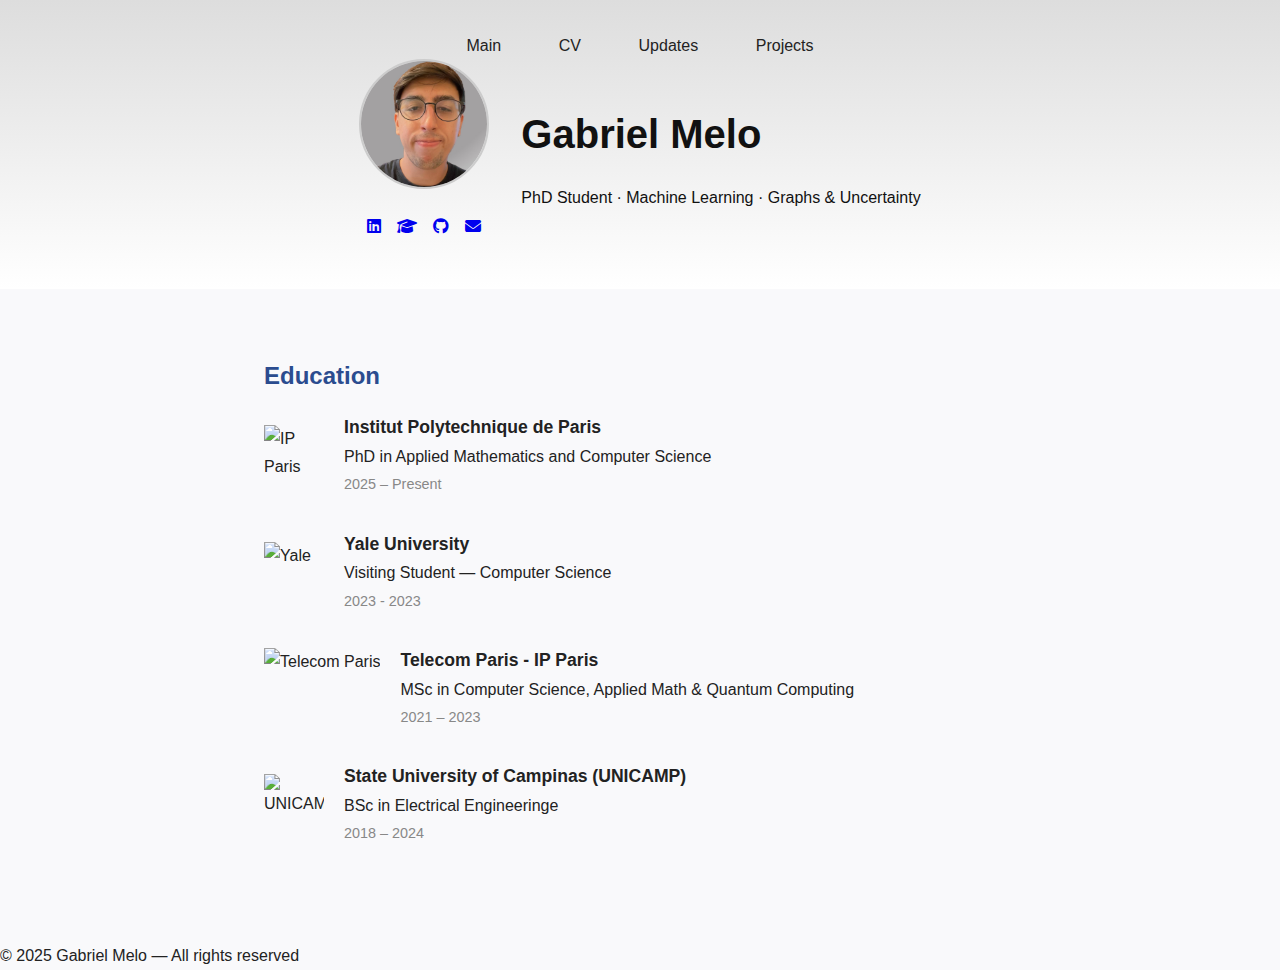
==== cv.html @ 3dcd7b15 "add-sources-img" ====
<!DOCTYPE html>
<html lang="en">
<head>
  <meta charset="UTF-8" />
  <meta name="viewport" content="width=device-width, initial-scale=1.0" />
  <title>Gabriel Melo</title>
  <link rel="stylesheet" href="https://cdnjs.cloudflare.com/ajax/libs/font-awesome/6.5.0/css/all.min.css" />
  <style>
    :root {
      --bg-color: #f9f9fb;
      --text-color: #222;
      --accent-color: #2b4c8f;
      --header-gradient-start: #dddddd;
      --header-gradient-end: #ffffff;
      --section-padding: 3rem 1.5rem;
      --max-width: 800px;
    }

    * {
      box-sizing: border-box;
    }

    body {
      margin: 0;
      font-family: 'Segoe UI', Roboto, sans-serif;
      background: var(--bg-color);
      color: var(--text-color);
      line-height: 1.7;
      scroll-behavior: smooth;
    }

    header {
      background: linear-gradient(to bottom, var(--header-gradient-start), var(--header-gradient-end));
      color: #111;
      padding: 2rem 1rem 3rem;
      text-align: center;
    }

    nav ul {
      list-style: none;
      padding: 0;
      margin: 0;
      display: flex;
      justify-content: center;
      gap: 2rem;
      flex-wrap: wrap;
    }

    nav a {
      color: var(--text-color);
      font-weight: 500;
      text-decoration: none;
      padding: 0.5rem 0.8rem;
      border-radius: 5px;
      transition: background 0.2s ease, color 0.2s ease;
    }

    nav a:hover {
      background: var(--accent-color);
      color: white;
    }

    .header-container {
      display: flex;
      align-items: center;
      justify-content: center;
      flex-wrap: wrap;
      gap: 2rem;
      text-align: left;
    }

    .profile-img {
      width: 130px;
      height: 130px;
      border-radius: 50%;
      object-fit: cover;
      border: 2px solid #ccc;
    }
    .edu-entry img.telecom-logo {
      height: 80px;
      width: auto;
    }


    .social-icons {
      margin-top: 1rem;
      display: flex;
      flex-direction: row;
      gap: 1rem;
      justify-content: center;
    }

    .intro h1 {
      font-size: 2.5rem;
      margin-bottom: 0.25rem;
    }

    main {
      max-width: var(--max-width);
      margin: 0 auto;
      padding: var(--section-padding);
    }

    section {
      margin-bottom: 3rem;
    }

    h2 {
      font-size: 1.5rem;
      margin-bottom: 1rem;
      color: var(--accent-color);
    }

    .edu-entry {
      display: flex;
      align-items: center;
      margin-bottom: 2rem;
    }

    .edu-entry img {
      width: 60px;
      height: 60px;
      margin-right: 20px;
    }

    .edu-info {
      flex: 1;
    }

    .edu-info strong {
      font-size: 1.1rem;
      color: var(--text-color);
    }

    .edu-details {
      font-size: 0.95rem;
      color: #666;
    }

    .edu-date {
      font-size: 0.9rem;
      color: #888;
      text-align: right;
    }
  </style>
</head>
<body>
  <header>
    <nav>
      <ul>
        <li><a href="index.html">Main</a></li>
        <li><a href="cv.html">CV</a></li>
        <li><a href="index.html">Updates</a></li>
        <li><a href="index.html">Projects</a></li>
      </ul>
    </nav>
    <div class="header-container">
      <div class="profile">
        <img src="Images/BusPhoto.jpg" alt="Gabriel Melo" class="profile-img" />
        <div class="social-icons">
          <a href="https://www.linkedin.com/in/gabrielsvmelo/" target="_blank"><i class="fab fa-linkedin"></i></a>
          <a href="https://scholar.google.com/citations?user=Vznn73wAAAAJ" target="_blank"><i class="fas fa-graduation-cap"></i></a>
          <a href="https://github.com/gabrielmelo00" target="_blank"><i class="fab fa-github"></i></a>
          <a href="mailto:gabriel.silva@ip-paris.fr"><i class="fas fa-envelope"></i></a>
        </div>
      </div>
      <div class="intro">
        <h1>Gabriel Melo</h1>
        <p>PhD Student · Machine Learning · Graphs & Uncertainty</p>
      </div>
    </div>
  </header>

  <main>
    <section id="education">
      <h2>Education</h2>

      <div class="edu-entry">
        <img src="images/ipparis.png" alt="IP Paris">
        <div class="edu-info">
          <strong>Institut Polytechnique de Paris</strong><br>
          PhD in Applied Mathematics and Computer Science<br>
          <span class="edu-date">2025 – Present</span>
        </div>
      </div>

      <div class="edu-entry">
        <img src="images/yale.png" alt="Yale">
        <div class="edu-info">
          <strong>Yale University</strong><br>
          Visiting Student — Computer Science<br>
          <span class="edu-date">2023 - 2023</span>
        </div>
      </div>

      <div class="edu-entry">
        <img src="images/telecomparis.png" alt="Telecom Paris" class="telecom-logo">
        <div class="edu-info">
          <strong>Telecom Paris - IP Paris</strong><br>
          MSc in Computer Science, Applied Math & Quantum Computing<br>
          <span class="edu-date">2021 – 2023</span>
        </div>
      </div>


      <div class="edu-entry">
        <img src="images/unicamp.png" alt="UNICAMP">
        <div class="edu-info">
          <strong>State University of Campinas (UNICAMP)</strong><br>
          BSc in Electrical Engineeringe<br>
          <span class="edu-date">2018 – 2024</span>
        </div>
      </div>
    </section>
  </main>

  <footer>
    &copy; 2025 Gabriel Melo — All rights reserved
  </footer>
</body>
</html>
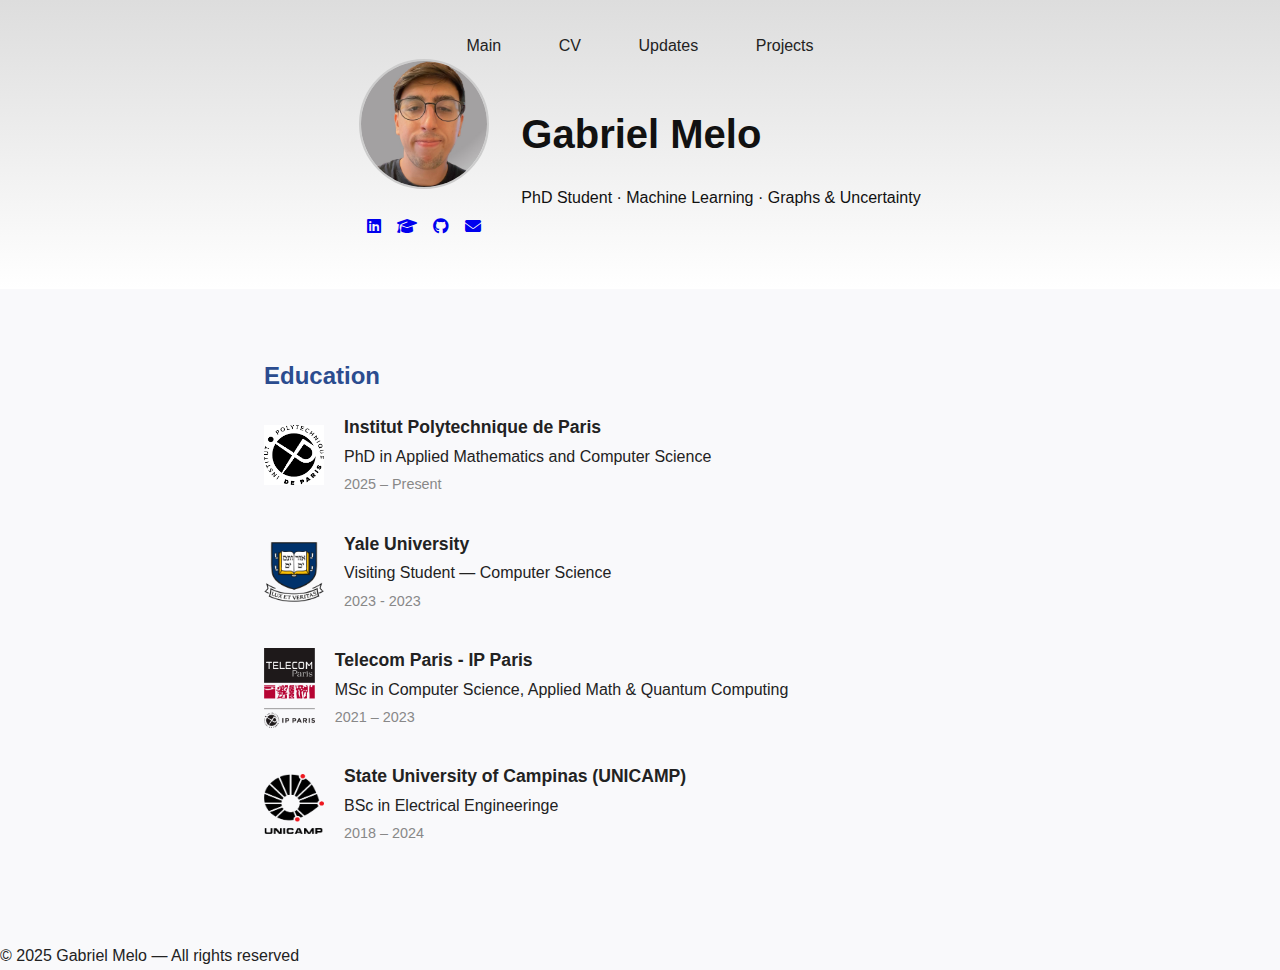
==== commit 32770239: "add-sources-img" ====
--- a/cv.html
+++ b/cv.html
@@ -176,7 +176,7 @@
       <h2>Education</h2>
 
       <div class="edu-entry">
-        <img src="images/ipparis.png" alt="IP Paris">
+        <img src="Images/ipparis.png" alt="IP Paris">
         <div class="edu-info">
           <strong>Institut Polytechnique de Paris</strong><br>
           PhD in Applied Mathematics and Computer Science<br>
@@ -185,7 +185,7 @@
       </div>
 
       <div class="edu-entry">
-        <img src="images/yale.png" alt="Yale">
+        <img src="Images/yale.png" alt="Yale">
         <div class="edu-info">
           <strong>Yale University</strong><br>
           Visiting Student — Computer Science<br>
@@ -194,7 +194,7 @@
       </div>
 
       <div class="edu-entry">
-        <img src="images/telecomparis.png" alt="Telecom Paris" class="telecom-logo">
+        <img src="Images/telecomparis.png" alt="Telecom Paris" class="telecom-logo">
         <div class="edu-info">
           <strong>Telecom Paris - IP Paris</strong><br>
           MSc in Computer Science, Applied Math & Quantum Computing<br>
@@ -204,7 +204,7 @@
 
 
       <div class="edu-entry">
-        <img src="images/unicamp.png" alt="UNICAMP">
+        <img src="Images/unicamp.png" alt="UNICAMP">
         <div class="edu-info">
           <strong>State University of Campinas (UNICAMP)</strong><br>
           BSc in Electrical Engineeringe<br>
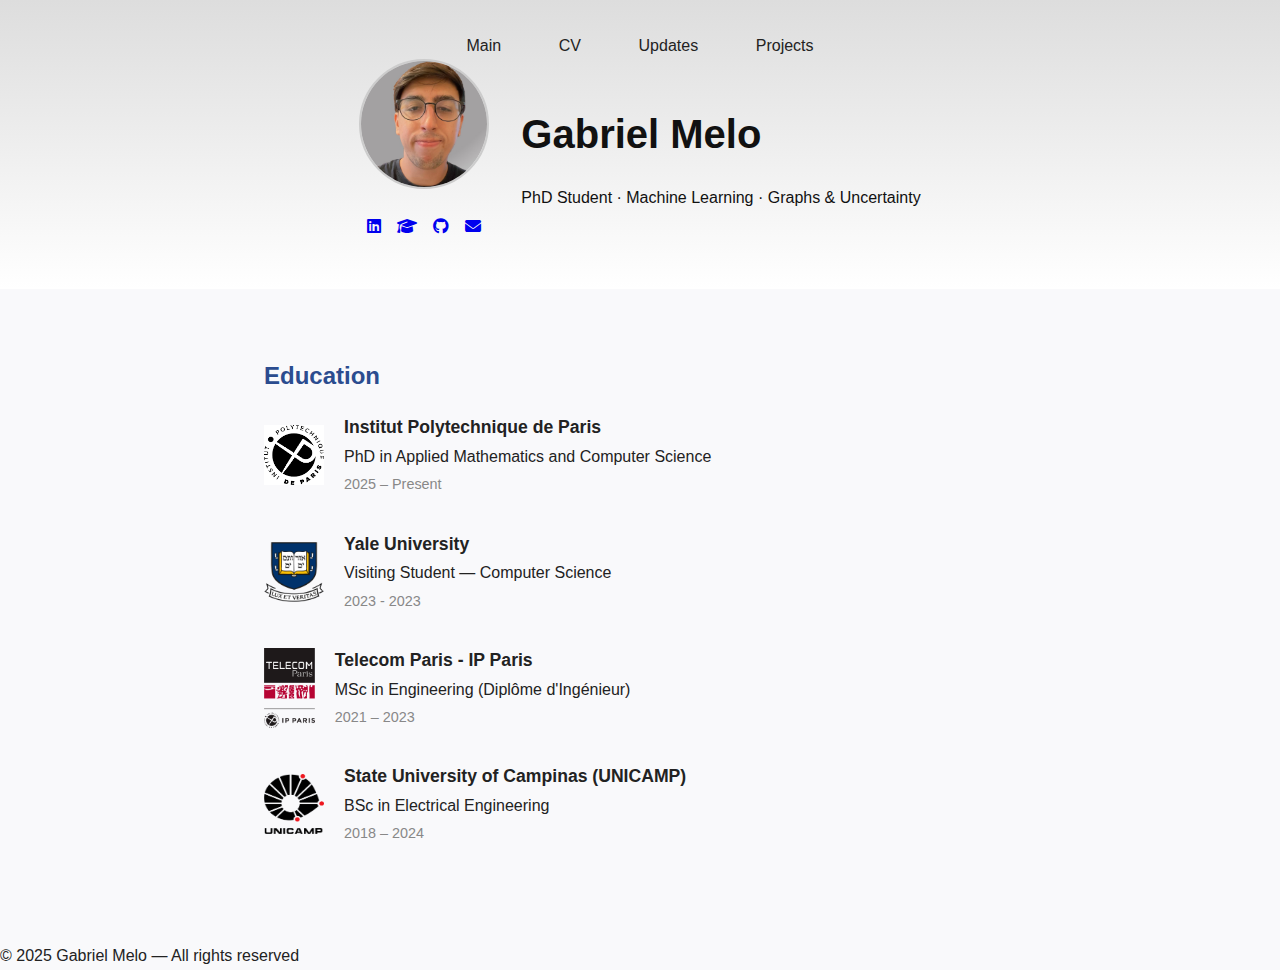
==== commit ade79ae9: "add-sources-img" ====
--- a/cv.html
+++ b/cv.html
@@ -197,7 +197,7 @@
         <img src="Images/telecomparis.png" alt="Telecom Paris" class="telecom-logo">
         <div class="edu-info">
           <strong>Telecom Paris - IP Paris</strong><br>
-          MSc in Computer Science, Applied Math & Quantum Computing<br>
+          MSc in Engineering (Diplôme d'Ingénieur)<br>
           <span class="edu-date">2021 – 2023</span>
         </div>
       </div>
@@ -207,7 +207,7 @@
         <img src="Images/unicamp.png" alt="UNICAMP">
         <div class="edu-info">
           <strong>State University of Campinas (UNICAMP)</strong><br>
-          BSc in Electrical Engineeringe<br>
+          BSc in Electrical Engineering<br>
           <span class="edu-date">2018 – 2024</span>
         </div>
       </div>
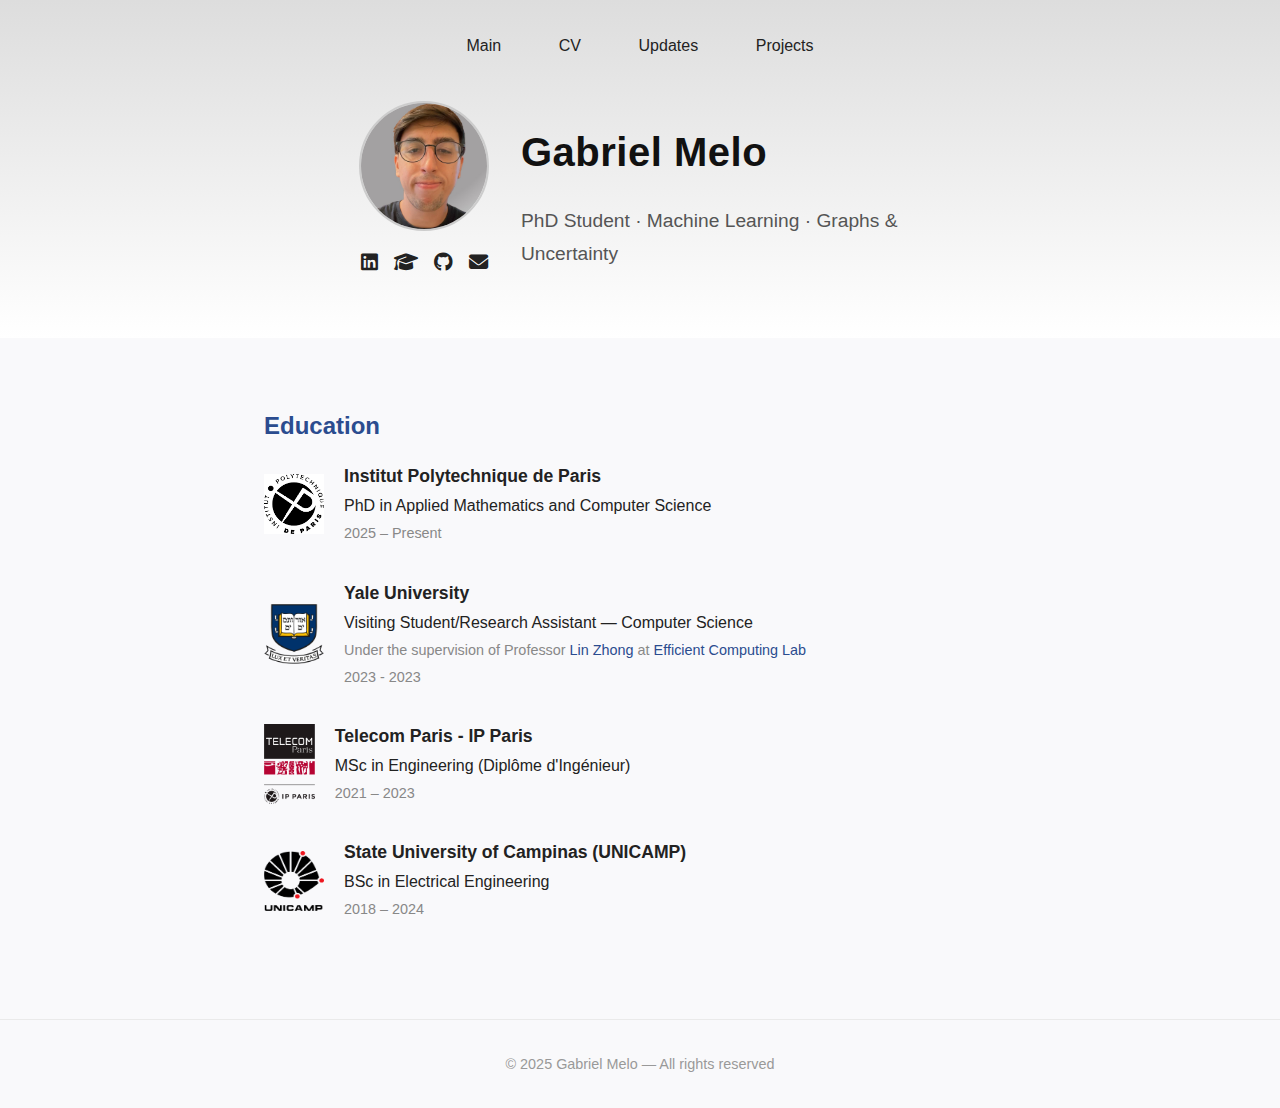
==== commit ef23fcb8: "update-style" ====
--- a/cv.html
+++ b/cv.html
@@ -36,6 +36,10 @@
       text-align: center;
     }
 
+    nav {
+      margin-bottom: 2rem;
+    }
+
     nav ul {
       list-style: none;
       padding: 0;
@@ -67,6 +71,12 @@
       flex-wrap: wrap;
       gap: 2rem;
       text-align: left;
+    }
+
+    .profile {
+      display: flex;
+      flex-direction: column;
+      align-items: center;
     }
 
     .profile-img {
@@ -76,11 +86,6 @@
       object-fit: cover;
       border: 2px solid #ccc;
     }
-    .edu-entry img.telecom-logo {
-      height: 80px;
-      width: auto;
-    }
-
 
     .social-icons {
       margin-top: 1rem;
@@ -90,9 +95,29 @@
       justify-content: center;
     }
 
+    .social-icons a {
+      color: var(--text-color);
+      font-size: 1.2rem;
+      transition: color 0.3s ease;
+    }
+
+    .social-icons a:hover {
+      color: var(--accent-color);
+    }
+
+    .intro {
+      max-width: 400px;
+    }
+
     .intro h1 {
       font-size: 2.5rem;
       margin-bottom: 0.25rem;
+      letter-spacing: 0.5px;
+    }
+
+    .intro p {
+      font-size: 1.2rem;
+      color: #555;
     }
 
     main {
@@ -111,6 +136,28 @@
       color: var(--accent-color);
     }
 
+    p {
+      font-size: 1rem;
+      color: #444;
+    }
+
+    a {
+      color: var(--accent-color);
+      text-decoration: none;
+      transition: color 0.2s ease;
+    }
+
+    a:hover {
+      color: #2b4c8f;
+    }
+
+    footer {
+      text-align: center;
+      font-size: 0.9rem;
+      color: #999;
+      padding: 2rem 1rem;
+      border-top: 1px solid #eaeaea;
+    }
     .edu-entry {
       display: flex;
       align-items: center;
@@ -141,6 +188,27 @@
       font-size: 0.9rem;
       color: #888;
       text-align: right;
+    }
+
+    .edu-entry img.telecom-logo {
+      height: 80px;
+      width: auto;
+    }
+
+    @media (max-width: 600px) {
+      .intro h1 {
+        font-size: 2rem;
+      }
+
+      main {
+        padding: 2rem 1rem;
+      }
+
+      nav ul {
+        flex-direction: column;
+        gap: 1rem;
+      }
+      
     }
   </style>
 </head>
@@ -154,14 +222,15 @@
         <li><a href="index.html">Projects</a></li>
       </ul>
     </nav>
-    <div class="header-container">
+
+    <div class="header-container" id="main">
       <div class="profile">
         <img src="Images/BusPhoto.jpg" alt="Gabriel Melo" class="profile-img" />
         <div class="social-icons">
-          <a href="https://www.linkedin.com/in/gabrielsvmelo/" target="_blank"><i class="fab fa-linkedin"></i></a>
-          <a href="https://scholar.google.com/citations?user=Vznn73wAAAAJ" target="_blank"><i class="fas fa-graduation-cap"></i></a>
-          <a href="https://github.com/gabrielmelo00" target="_blank"><i class="fab fa-github"></i></a>
-          <a href="mailto:gabriel.silva@ip-paris.fr"><i class="fas fa-envelope"></i></a>
+          <a href="https://www.linkedin.com/in/gabrielsvmelo/" target="_blank" title="LinkedIn"><i class="fab fa-linkedin"></i></a>
+          <a href="https://scholar.google.com/citations?view_op=list_works&hl=en&hl=en&user=Vznn73wAAAAJ" target="_blank" title="Google Scholar"><i class="fas fa-graduation-cap"></i></a>
+          <a href="https://github.com/gabrielmelo00" target="_blank" title="GitHub"><i class="fab fa-github"></i></a>
+          <a href="mailto:gabriel.silva@ip-paris.fr" title="Email"><i class="fas fa-envelope"></i></a>
         </div>
       </div>
       <div class="intro">
@@ -188,7 +257,8 @@
         <img src="Images/yale.png" alt="Yale">
         <div class="edu-info">
           <strong>Yale University</strong><br>
-          Visiting Student — Computer Science<br>
+          Visiting Student/Research Assistant — Computer Science<br>
+          <span class="edu-date">Under the supervision of Professor <a href="https://www.linzhong.org/" target="_blank">Lin Zhong</a> at <a href="https://www.yecl.org/" target="_blank">Efficient Computing Lab</a></span><br>
           <span class="edu-date">2023 - 2023</span>
         </div>
       </div>
@@ -218,4 +288,4 @@
     &copy; 2025 Gabriel Melo — All rights reserved
   </footer>
 </body>
-</html>+</html>
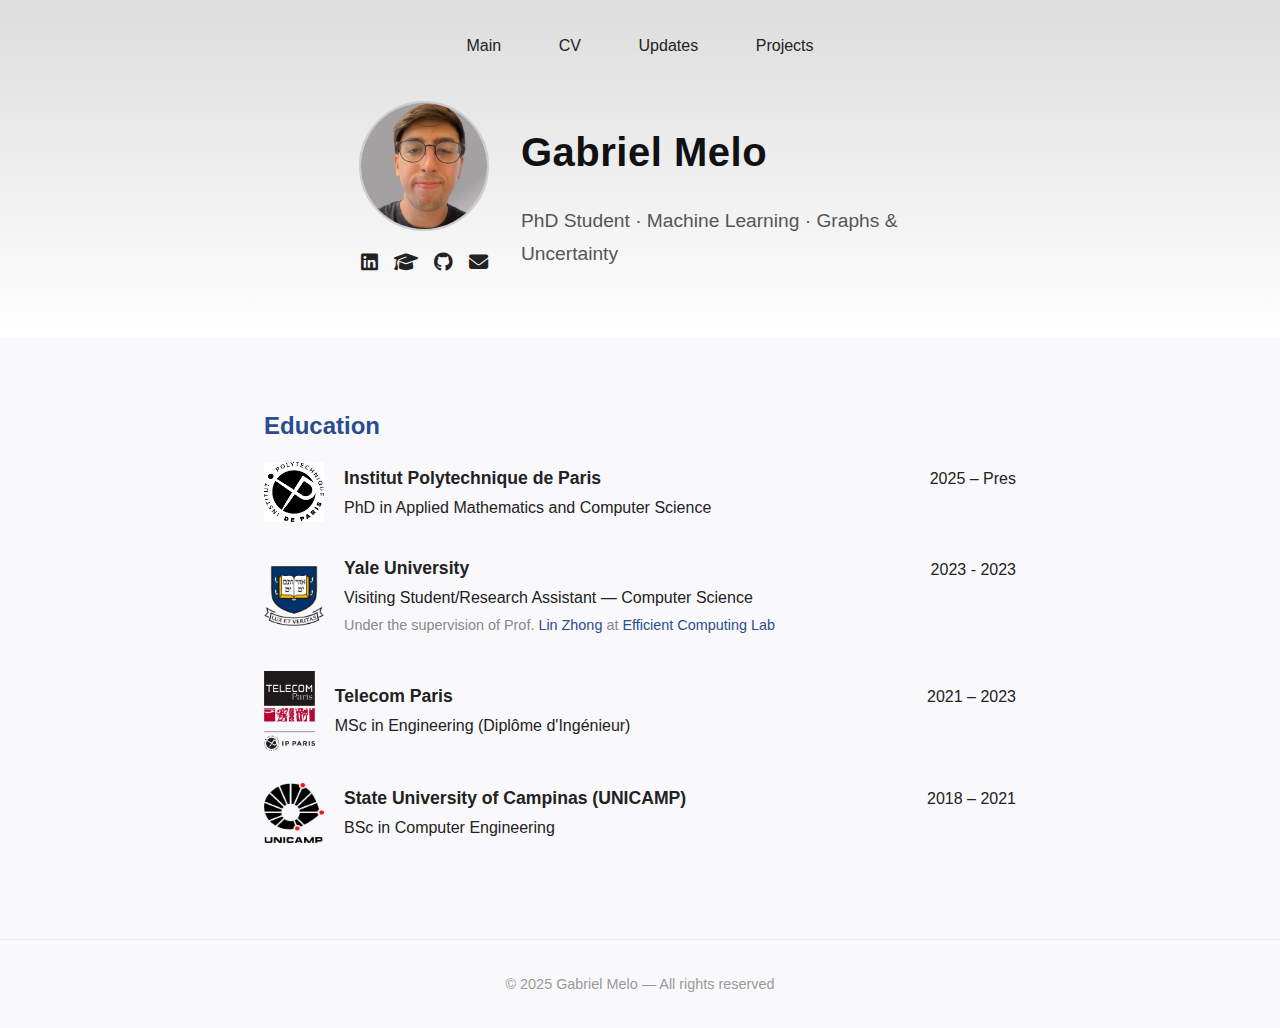
==== commit ba11a987: "fix-education-dates" ====
--- a/cv.html
+++ b/cv.html
@@ -184,7 +184,7 @@
       color: #666;
     }
 
-    .edu-date {
+    .edu-exta {
       font-size: 0.9rem;
       color: #888;
       text-align: right;
@@ -193,6 +193,16 @@
     .edu-entry img.telecom-logo {
       height: 80px;
       width: auto;
+    }
+    .edu-header {
+      display: flex;
+      justify-content: space-between;
+      align-items: center;
+    }
+
+    .edu-date {
+      white-space: nowrap;
+      margin-left: 20px;
     }
 
     @media (max-width: 600px) {
@@ -247,28 +257,34 @@
       <div class="edu-entry">
         <img src="Images/ipparis.png" alt="IP Paris">
         <div class="edu-info">
-          <strong>Institut Polytechnique de Paris</strong><br>
-          PhD in Applied Mathematics and Computer Science<br>
-          <span class="edu-date">2025 – Present</span>
+          <div class="edu-header">
+            <strong>Institut Polytechnique de Paris</strong>
+            <span class="edu-date">2025 – Pres</span>
+          </div>
+          PhD in Applied Mathematics and Computer Science
         </div>
       </div>
 
       <div class="edu-entry">
         <img src="Images/yale.png" alt="Yale">
         <div class="edu-info">
-          <strong>Yale University</strong><br>
+          <div class="edu-header">
+            <strong>Yale University</strong>
+            <span class="edu-date">2023 - 2023</span>
+          </div>
           Visiting Student/Research Assistant — Computer Science<br>
-          <span class="edu-date">Under the supervision of Professor <a href="https://www.linzhong.org/" target="_blank">Lin Zhong</a> at <a href="https://www.yecl.org/" target="_blank">Efficient Computing Lab</a></span><br>
-          <span class="edu-date">2023 - 2023</span>
+          <span class="edu-exta">Under the supervision of Prof. <a href="https://www.linzhong.org/" target="_blank">Lin Zhong</a> at <a href="https://www.yecl.org/" target="_blank">Efficient Computing Lab</a></span><br> 
         </div>
       </div>
 
       <div class="edu-entry">
         <img src="Images/telecomparis.png" alt="Telecom Paris" class="telecom-logo">
         <div class="edu-info">
-          <strong>Telecom Paris - IP Paris</strong><br>
-          MSc in Engineering (Diplôme d'Ingénieur)<br>
-          <span class="edu-date">2021 – 2023</span>
+          <div class="edu-header">
+            <strong>Telecom Paris</strong>
+            <span class="edu-date">2021 – 2023</span>
+          </div>
+          MSc in Engineering (Diplôme d'Ingénieur)
         </div>
       </div>
 
@@ -276,9 +292,11 @@
       <div class="edu-entry">
         <img src="Images/unicamp.png" alt="UNICAMP">
         <div class="edu-info">
-          <strong>State University of Campinas (UNICAMP)</strong><br>
-          BSc in Electrical Engineering<br>
-          <span class="edu-date">2018 – 2024</span>
+          <div class="edu-header">
+            <strong>State University of Campinas (UNICAMP)</strong>
+            <span class="edu-date">2018 – 2021</span>
+          </div>
+          BSc in Computer Engineering
         </div>
       </div>
     </section>
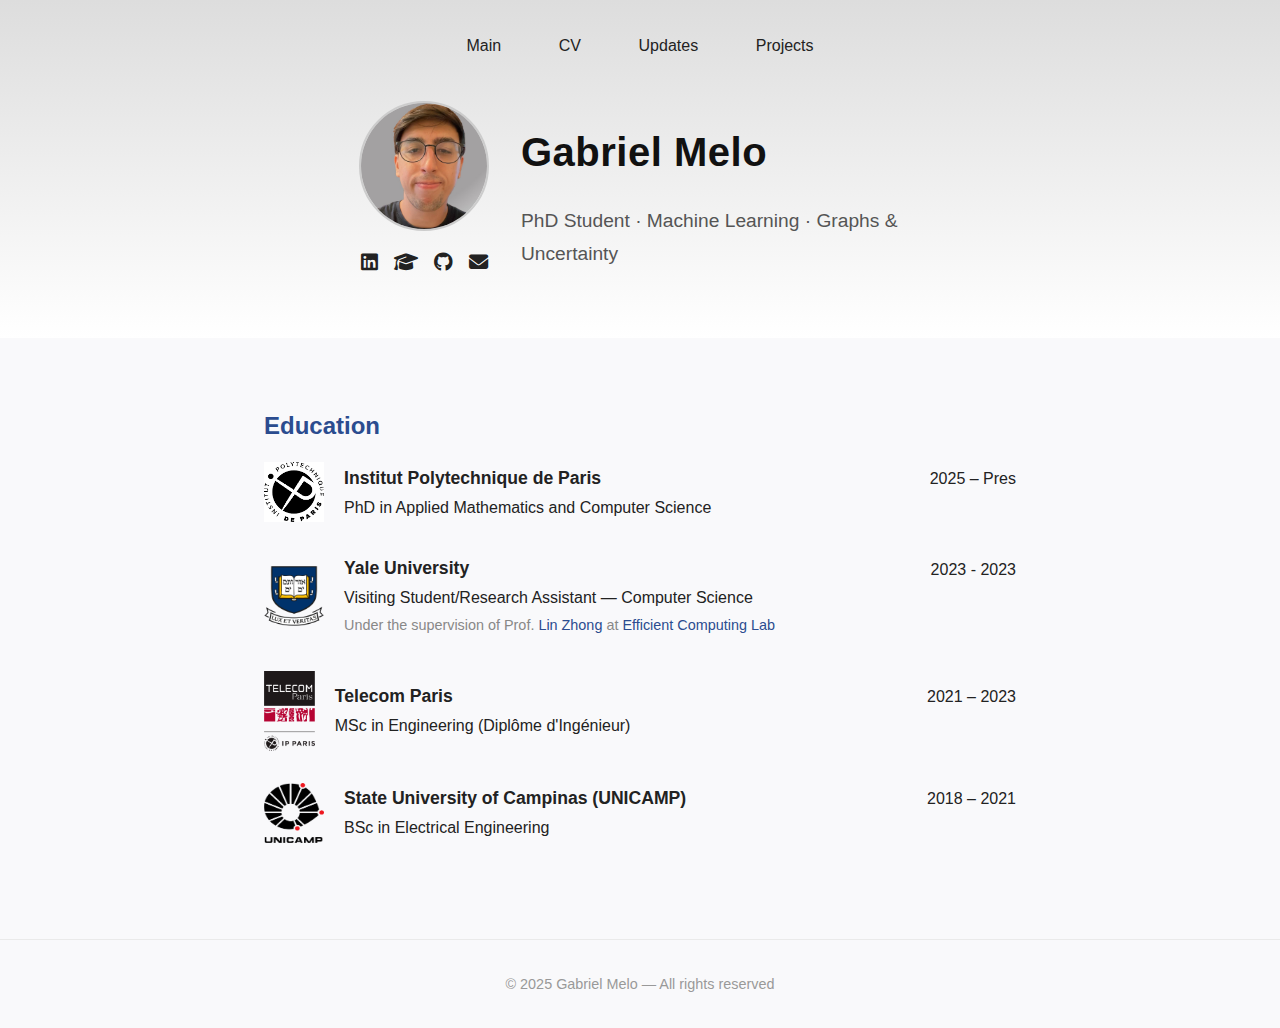
==== commit f2fd55d7: "fix-education-dates" ====
--- a/cv.html
+++ b/cv.html
@@ -296,7 +296,7 @@
             <strong>State University of Campinas (UNICAMP)</strong>
             <span class="edu-date">2018 – 2021</span>
           </div>
-          BSc in Computer Engineering
+          BSc in Electrical Engineering
         </div>
       </div>
     </section>
